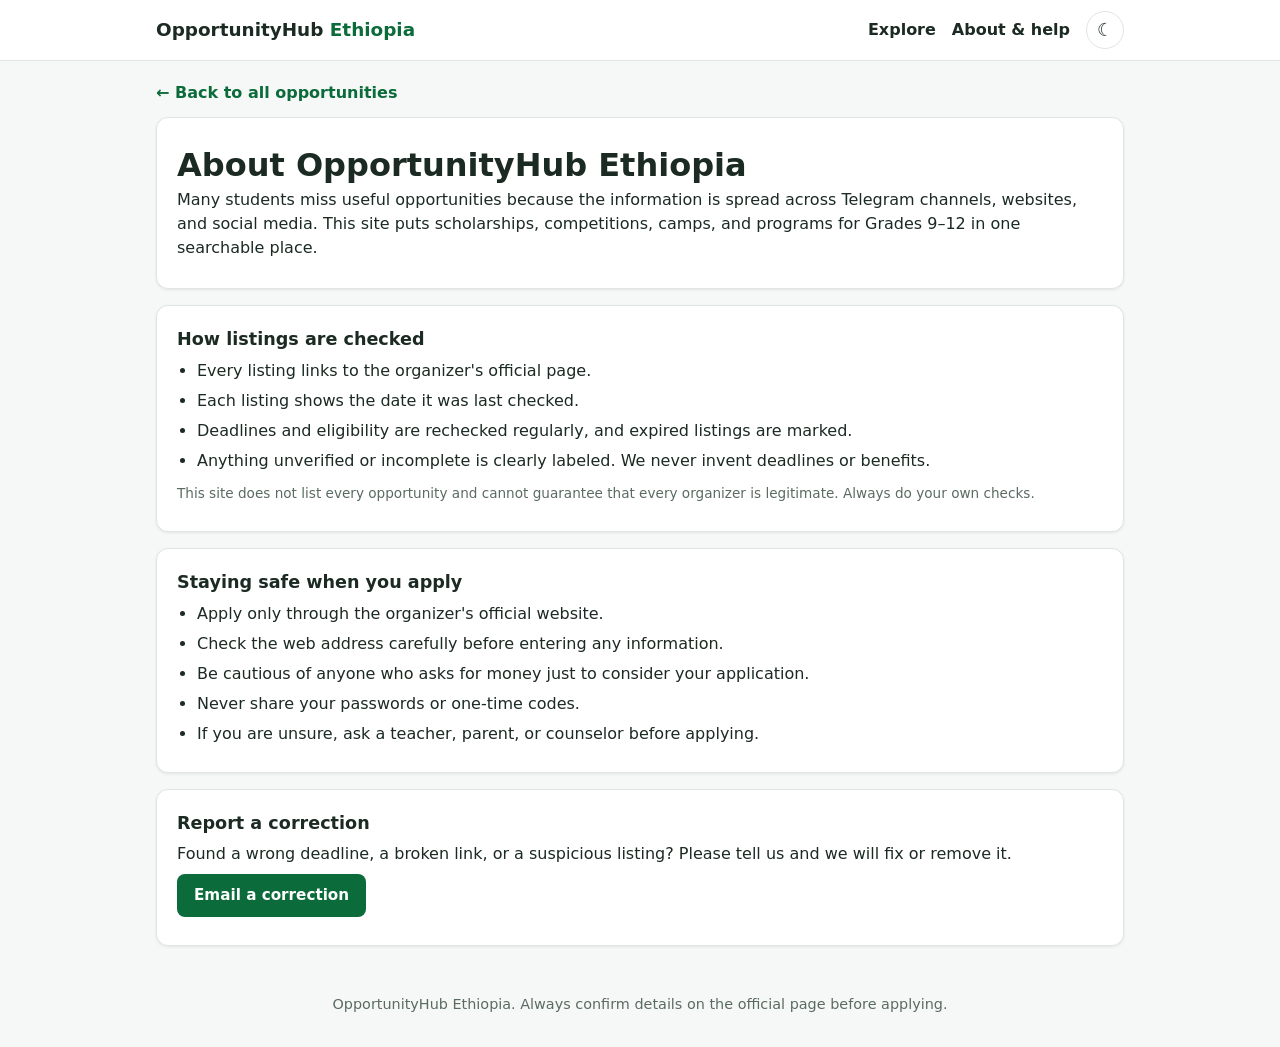
==== about.html @ 7c8b9f03 "Add about.html with site information and guidelines" ====
<!DOCTYPE html>
<html lang="en">
<head>
  <meta charset="UTF-8">
  <meta name="viewport" content="width=device-width, initial-scale=1">
  <title>About &amp; Help | OpportunityHub Ethiopia</title>
  <link rel="stylesheet" href="style.css">
  <script src="common.js"></script>
</head>
<body>
  <a class="skip" href="#main">Skip to content</a>

  <header class="site-header">
    <div class="container bar">
      <a class="brand" href="index.html">OpportunityHub <span>Ethiopia</span></a>
      <nav>
        <a href="index.html">Explore</a>
        <a href="about.html">About &amp; help</a>
        <button id="theme-toggle" class="icon-btn" type="button" aria-label="Switch to dark mode">☾</button>
      </nav>
    </div>
  </header>

  <main id="main" class="container">
    <a class="back" href="index.html">&larr; Back to all opportunities</a>

    <section class="panel">
      <h1>About OpportunityHub Ethiopia</h1>
      <p>Many students miss useful opportunities because the information is spread across Telegram channels, websites, and social media. This site puts scholarships, competitions, camps, and programs for Grades 9–12 in one searchable place.</p>
    </section>

    <section class="panel">
      <h2>How listings are checked</h2>
      <ul>
        <li>Every listing links to the organizer's official page.</li>
        <li>Each listing shows the date it was last checked.</li>
        <li>Deadlines and eligibility are rechecked regularly, and expired listings are marked.</li>
        <li>Anything unverified or incomplete is clearly labeled. We never invent deadlines or benefits.</li>
      </ul>
      <p class="small" style="margin-top:10px">This site does not list every opportunity and cannot guarantee that every organizer is legitimate. Always do your own checks.</p>
    </section>

    <section class="panel">
      <h2>Staying safe when you apply</h2>
      <ul>
        <li>Apply only through the organizer's official website.</li>
        <li>Check the web address carefully before entering any information.</li>
        <li>Be cautious of anyone who asks for money just to consider your application.</li>
        <li>Never share your passwords or one-time codes.</li>
        <li>If you are unsure, ask a teacher, parent, or counselor before applying.</li>
      </ul>
    </section>

    <section class="panel">
      <h2>Report a correction</h2>
      <p>Found a wrong deadline, a broken link, or a suspicious listing? Please tell us and we will fix or remove it.</p>
      <p><a class="btn btn-primary" href="mailto:tarikubekele000@gmail.com?subject=Correction%20for%20OpportunityHub">Email a correction</a></p>
    </section>
  </main>

  <footer class="site-footer">
    <p>OpportunityHub Ethiopia. Always confirm details on the official page before applying.</p>
  </footer>
</body>
</html>
---- style.css ----
:root {
  --bg: #f6f8f7;
  --surface: #ffffff;
  --text: #1b2a22;
  --muted: #5a6b62;
  --border: #dfe6e2;
  --brand: #0b6b3a;
  --brand-dark: #084d29;
  --brand-soft: #e3f3ea;
  --on-brand: #ffffff;
  --warn-bg: #fff4d6;
  --warn-text: #7a4f00;
  --danger-bg: #fde2e2;
  --danger-text: #a12020;
  --soon-bg: #fff0d9;
  --soon-text: #9a5200;
  --focus: #1a6fd6;
  --shadow: 0 1px 3px rgba(0, 0, 0, 0.08);
  --radius: 12px;
}

:root[data-theme="dark"] {
  --bg: #0f1713;
  --surface: #17221c;
  --text: #e8f0eb;
  --muted: #9db0a5;
  --border: #26362d;
  --brand: #3fbf7a;
  --brand-dark: #62d495;
  --brand-soft: #1d3a2b;
  --on-brand: #06210f;
  --warn-bg: #3a2f10;
  --warn-text: #f1cf7a;
  --danger-bg: #3d1c1c;
  --danger-text: #f3a3a3;
  --soon-bg: #3a2a12;
  --soon-text: #f0b86a;
  --focus: #7ab8ff;
  --shadow: 0 1px 3px rgba(0, 0, 0, 0.4);
}

*, *::before, *::after { box-sizing: border-box; }
html { scroll-behavior: smooth; }
body {
  margin: 0;
  font-family: system-ui, -apple-system, "Segoe UI", Roboto, Arial, sans-serif;
  background: var(--bg);
  color: var(--text);
  line-height: 1.5;
}
a { color: var(--brand); }
:focus-visible { outline: 3px solid var(--focus); outline-offset: 2px; }

.container { max-width: 1000px; margin: 0 auto; padding: 0 16px; }
.muted { color: var(--muted); }
.sr-only {
  position: absolute; width: 1px; height: 1px; overflow: hidden;
  clip: rect(0 0 0 0); white-space: nowrap;
}
.skip {
  position: absolute; left: 8px; top: -60px; z-index: 100;
  background: var(--brand); color: var(--on-brand);
  padding: 8px 12px; border-radius: 8px;
}
.skip:focus { top: 8px; }

/* Header */
.site-header {
  background: var(--surface);
  border-bottom: 1px solid var(--border);
  position: sticky; top: 0; z-index: 10;
}
.bar { display: flex; align-items: center; justify-content: space-between; min-height: 60px; gap: 12px; }
.brand { font-weight: 800; font-size: 1.15rem; text-decoration: none; color: var(--text); }
.brand span { color: var(--brand); }
.site-header nav { display: flex; align-items: center; gap: 16px; }
.site-header nav a { text-decoration: none; color: var(--text); font-weight: 600; }
.site-header nav a:hover { color: var(--brand); }
.icon-btn {
  border: 1px solid var(--border); background: var(--surface); color: var(--text);
  border-radius: 999px; width: 38px; height: 38px; font-size: 1.1rem; cursor: pointer;
}
.icon-btn:hover { border-color: var(--brand); }

/* Hero */
.hero {
  background: linear-gradient(135deg, #0b6b3a, #0f8a4c);
  color: #ffffff;
  padding: 40px 0 28px;
}
.hero h1 { margin: 0 0 8px; font-size: clamp(1.8rem, 5vw, 2.6rem); line-height: 1.15; }
.hero p { margin: 0 0 20px; font-size: 1.05rem; opacity: 0.95; }
.hero input[type="search"] {
  width: 100%; padding: 14px 16px; font-size: 1rem; border: 0;
  border-radius: var(--radius); box-shadow: 0 4px 14px rgba(0, 0, 0, 0.18);
  background: #ffffff; color: #1b2a22;
}
.stats { display: flex; gap: 28px; flex-wrap: wrap; margin-top: 20px; }
.stats div { display: flex; flex-direction: column; }
.stats strong { font-size: 1.5rem; }
.stats span { font-size: 0.85rem; opacity: 0.9; }

/* Filters */
.filters {
  background: var(--surface); border: 1px solid var(--border);
  border-radius: var(--radius); padding: 16px; margin: 20px 0 12px;
}
.chips { display: flex; gap: 8px; flex-wrap: wrap; }
.chip {
  border: 1px solid var(--border); background: var(--surface); color: var(--text);
  padding: 6px 14px; border-radius: 999px; font-size: 0.9rem; cursor: pointer; font-family: inherit;
}
.chip:hover { border-color: var(--brand); }
.chip.active { background: var(--brand); border-color: var(--brand); color: var(--on-brand); }
.filter-row { display: flex; gap: 12px; flex-wrap: wrap; align-items: flex-end; margin-top: 12px; }
.filter-row label { display: flex; flex-direction: column; font-size: 0.85rem; color: var(--muted); gap: 4px; }
.filter-row select, .tracker select {
  padding: 8px 10px; border: 1px solid var(--border); border-radius: 8px;
  background: var(--surface); color: var(--text); font-size: 0.95rem; font-family: inherit;
}
.filter-row .check { flex-direction: row; align-items: center; gap: 6px; color: var(--text); font-size: 0.95rem; }
.count { margin: 8px 2px 12px; color: var(--muted); font-size: 0.95rem; }

/* Buttons */
.btn {
  display: inline-block; padding: 9px 16px; border-radius: 8px; font-weight: 600;
  font-size: 0.95rem; text-decoration: none; cursor: pointer;
  border: 1px solid transparent; font-family: inherit;
}
.btn-primary { background: var(--brand); color: var(--on-brand); }
.btn-primary:hover { background: var(--brand-dark); }
.btn-ghost { background: transparent; color: var(--text); border-color: var(--border); }
.btn-ghost:hover { border-color: var(--brand); color: var(--brand); }
.btn-disabled { background: var(--border); color: var(--muted); cursor: not-allowed; }

/* Cards */
.grid { display: grid; grid-template-columns: repeat(auto-fill, minmax(280px, 1fr)); gap: 16px; }
.card {
  background: var(--surface); border: 1px solid var(--border);
  border-radius: var(--radius); padding: 16px; box-shadow: var(--shadow);
  display: flex; flex-direction: column; transition: transform 0.15s ease, border-color 0.15s ease;
}
.card:hover { transform: translateY(-2px); border-color: var(--brand); }
.card.is-expired { opacity: 0.7; }
.card-top { display: flex; justify-content: space-between; align-items: center; gap: 8px; margin-bottom: 10px; }
.card h3 { margin: 0 0 4px; font-size: 1.15rem; line-height: 1.3; }
.card h3 a { color: var(--text); text-decoration: none; }
.card h3 a:hover { color: var(--brand); text-decoration: underline; }
.org { margin: 0 0 8px; color: var(--muted); }
.meta { margin: 0 0 4px; font-size: 0.9rem; color: var(--muted); }
.card-actions { display: flex; gap: 8px; margin-top: auto; padding-top: 14px; flex-wrap: wrap; }

.tag {
  display: inline-block; background: var(--brand-soft); color: var(--brand);
  padding: 2px 10px; border-radius: 999px; font-size: 0.8rem; font-weight: 600;
}
.tag-plain { background: var(--border); color: var(--muted); }
.deadline {
  font-size: 0.8rem; font-weight: 700; padding: 3px 10px; border-radius: 999px;
  background: var(--brand-soft); color: var(--brand); white-space: nowrap;
}
.deadline.soon { background: var(--soon-bg); color: var(--soon-text); }
.deadline.expired { background: var(--danger-bg); color: var(--danger-text); }
.deadline.none { background: var(--border); color: var(--muted); }

.empty {
  grid-column: 1 / -1; text-align: center; padding: 32px 16px;
  background: var(--surface); border: 1px dashed var(--border); border-radius: var(--radius);
}
.empty h2 { margin-top: 0; }

.notice {
  background: var(--warn-bg); color: var(--warn-text);
  padding: 10px 12px; border-radius: 8px; font-size: 0.9rem; margin: 16px 0;
}
.notice.danger { background: var(--danger-bg); color: var(--danger-text); }

/* Detail + About pages */
.back { display: inline-block; margin: 20px 0 12px; font-weight: 600; text-decoration: none; }
.back:hover { text-decoration: underline; }
.panel {
  background: var(--surface); border: 1px solid var(--border);
  border-radius: var(--radius); padding: 20px; box-shadow: var(--shadow); margin-bottom: 16px;
}
.panel h1 { margin: 8px 0 4px; font-size: clamp(1.5rem, 4vw, 2rem); line-height: 1.2; }
.panel h2 { margin: 0 0 6px; font-size: 1.1rem; }
.panel p { margin: 0 0 8px; }
.panel ul { margin: 0; padding-left: 20px; }
.panel li { margin-bottom: 6px; }
.tags { display: flex; gap: 8px; flex-wrap: wrap; align-items: center; }
.facts { display: grid; grid-template-columns: repeat(auto-fit, minmax(160px, 1fr)); gap: 12px; margin: 16px 0; }
.fact { background: var(--bg); border: 1px solid var(--border); border-radius: 10px; padding: 10px 12px; }
.fact span { display: block; font-size: 0.75rem; color: var(--muted); text-transform: uppercase; letter-spacing: 0.04em; }
.fact strong { display: block; }
.block { margin: 16px 0; }
.actions { display: flex; gap: 8px; flex-wrap: wrap; margin-top: 16px; }
.tracker { display: flex; gap: 12px; align-items: center; flex-wrap: wrap; }
.small { font-size: 0.85rem; color: var(--muted); }

/* Footer */
.site-footer { text-align: center; padding: 28px 16px; font-size: 0.9rem; color: var(--muted); }
.site-footer p { margin: 4px 0; }

@media (max-width: 480px) {
  .site-header nav { gap: 10px; font-size: 0.9rem; }
  .brand { font-size: 1rem; }
  .hero { padding: 28px 0 20px; }
}

@media (prefers-reduced-motion: reduce) {
  * { transition: none !important; scroll-behavior: auto !important; }
}
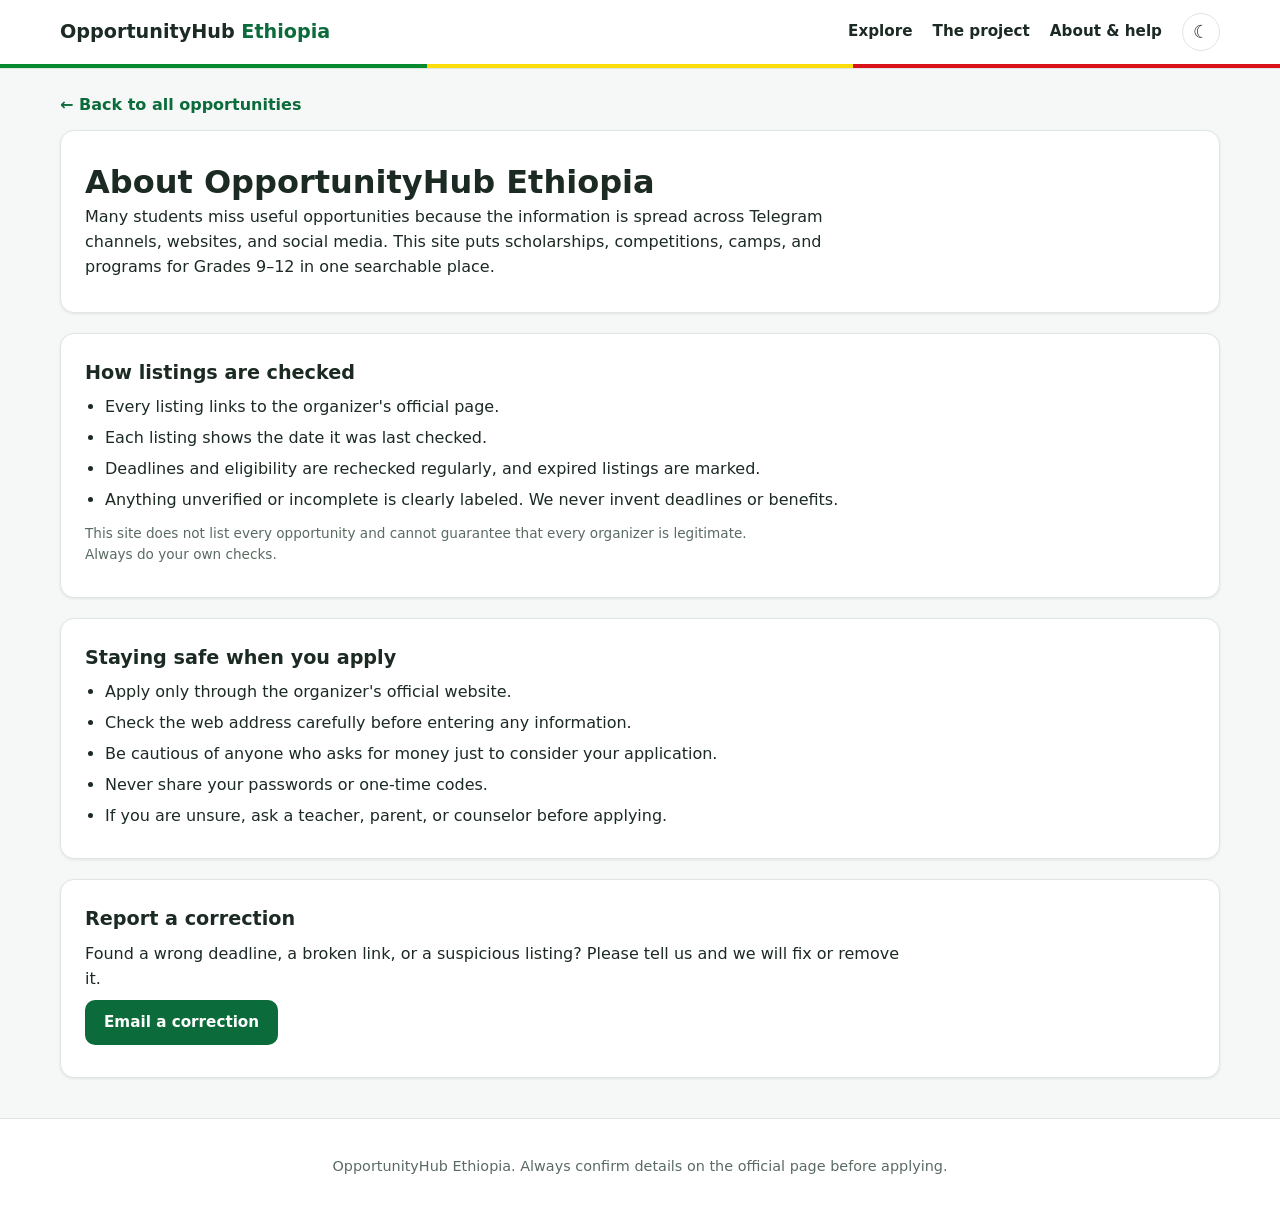
==== commit 83da413f: "Add 'The project' link to navigation menu" ====
--- a/about.html
+++ b/about.html
@@ -15,7 +15,8 @@
       <a class="brand" href="index.html">OpportunityHub <span>Ethiopia</span></a>
       <nav>
         <a href="index.html">Explore</a>
-        <a href="about.html">About &amp; help</a>
+        <a href="project.html">The project</a>
+        <a class="hide-sm" href="about.html">About &amp; help</a>
         <button id="theme-toggle" class="icon-btn" type="button" aria-label="Switch to dark mode">☾</button>
       </nav>
     </div>
--- a/style.css
+++ b/style.css
@@ -16,7 +16,8 @@
   --soon-text: #9a5200;
   --focus: #1a6fd6;
   --shadow: 0 1px 3px rgba(0, 0, 0, 0.08);
-  --radius: 12px;
+  --shadow-lg: 0 10px 30px rgba(0, 0, 0, 0.12);
+  --radius: 14px;
 }
 
 :root[data-theme="dark"] {
@@ -37,21 +38,22 @@
   --soon-text: #f0b86a;
   --focus: #7ab8ff;
   --shadow: 0 1px 3px rgba(0, 0, 0, 0.4);
+  --shadow-lg: 0 10px 30px rgba(0, 0, 0, 0.5);
 }
 
 *, *::before, *::after { box-sizing: border-box; }
-html { scroll-behavior: smooth; }
+html { scroll-behavior: smooth; scroll-padding-top: 80px; }
 body {
   margin: 0;
   font-family: system-ui, -apple-system, "Segoe UI", Roboto, Arial, sans-serif;
   background: var(--bg);
   color: var(--text);
-  line-height: 1.5;
+  line-height: 1.55;
 }
 a { color: var(--brand); }
 :focus-visible { outline: 3px solid var(--focus); outline-offset: 2px; }
 
-.container { max-width: 1000px; margin: 0 auto; padding: 0 16px; }
+.container { max-width: 1200px; margin: 0 auto; padding: 0 20px; }
 .muted { color: var(--muted); }
 .sr-only {
   position: absolute; width: 1px; height: 1px; overflow: hidden;
@@ -64,17 +66,21 @@
 }
 .skip:focus { top: 8px; }
 
-/* Header */
+/* ---------- Header ---------- */
 .site-header {
   background: var(--surface);
   border-bottom: 1px solid var(--border);
   position: sticky; top: 0; z-index: 10;
 }
-.bar { display: flex; align-items: center; justify-content: space-between; min-height: 60px; gap: 12px; }
-.brand { font-weight: 800; font-size: 1.15rem; text-decoration: none; color: var(--text); }
+.site-header::after {
+  content: ""; display: block; height: 4px;
+  background: linear-gradient(90deg, #078930 0 33.33%, #fcdd09 33.33% 66.66%, #da121a 66.66% 100%);
+}
+.bar { display: flex; align-items: center; justify-content: space-between; min-height: 64px; gap: 12px; }
+.brand { font-weight: 800; font-size: 1.2rem; text-decoration: none; color: var(--text); }
 .brand span { color: var(--brand); }
-.site-header nav { display: flex; align-items: center; gap: 16px; }
-.site-header nav a { text-decoration: none; color: var(--text); font-weight: 600; }
+.site-header nav { display: flex; align-items: center; gap: 20px; }
+.site-header nav a { text-decoration: none; color: var(--text); font-weight: 600; font-size: 0.95rem; }
 .site-header nav a:hover { color: var(--brand); }
 .icon-btn {
   border: 1px solid var(--border); background: var(--surface); color: var(--text);
@@ -82,48 +88,112 @@
 }
 .icon-btn:hover { border-color: var(--brand); }
 
-/* Hero */
+/* ---------- Hero ---------- */
 .hero {
-  background: linear-gradient(135deg, #0b6b3a, #0f8a4c);
+  background:
+    radial-gradient(circle at 85% 20%, rgba(255, 255, 255, 0.12), transparent 40%),
+    linear-gradient(135deg, #064d2a, #0b6b3a 55%, #12904f);
   color: #ffffff;
-  padding: 40px 0 28px;
-}
-.hero h1 { margin: 0 0 8px; font-size: clamp(1.8rem, 5vw, 2.6rem); line-height: 1.15; }
-.hero p { margin: 0 0 20px; font-size: 1.05rem; opacity: 0.95; }
+  padding: 64px 0 56px;
+}
+.hero-grid { display: grid; grid-template-columns: 1.15fr 0.85fr; gap: 48px; align-items: center; }
+.badge-pill {
+  display: inline-block; background: rgba(255, 255, 255, 0.15);
+  border: 1px solid rgba(255, 255, 255, 0.35);
+  padding: 4px 14px; border-radius: 999px; font-size: 0.85rem; font-weight: 600; margin-bottom: 16px;
+}
+.hero h1 { margin: 0 0 12px; font-size: clamp(2rem, 5vw, 3.2rem); line-height: 1.1; }
+.hero p.lead { margin: 0 0 24px; font-size: 1.15rem; opacity: 0.95; max-width: 52ch; }
 .hero input[type="search"] {
-  width: 100%; padding: 14px 16px; font-size: 1rem; border: 0;
-  border-radius: var(--radius); box-shadow: 0 4px 14px rgba(0, 0, 0, 0.18);
+  width: 100%; padding: 16px 18px; font-size: 1.05rem; border: 0;
+  border-radius: var(--radius); box-shadow: 0 6px 20px rgba(0, 0, 0, 0.25);
   background: #ffffff; color: #1b2a22;
 }
-.stats { display: flex; gap: 28px; flex-wrap: wrap; margin-top: 20px; }
-.stats div { display: flex; flex-direction: column; }
-.stats strong { font-size: 1.5rem; }
-.stats span { font-size: 0.85rem; opacity: 0.9; }
-
-/* Filters */
+.hero-actions { display: flex; gap: 10px; flex-wrap: wrap; margin-top: 16px; }
+.btn-light { background: #ffffff; color: #0b6b3a; }
+.btn-light:hover { background: #e8f5ee; }
+.btn-outline-light { background: transparent; color: #ffffff; border-color: rgba(255, 255, 255, 0.6); }
+.btn-outline-light:hover { background: rgba(255, 255, 255, 0.12); }
+.stats { display: flex; gap: 12px; flex-wrap: wrap; margin-top: 28px; }
+.stats div {
+  display: flex; flex-direction: column; min-width: 120px;
+  background: rgba(255, 255, 255, 0.12); border: 1px solid rgba(255, 255, 255, 0.2);
+  padding: 10px 16px; border-radius: 12px;
+}
+.stats strong { font-size: 1.6rem; line-height: 1.2; }
+.stats span { font-size: 0.8rem; opacity: 0.9; }
+
+.hero-visual { display: flex; flex-direction: column; gap: 14px; }
+.mini-card {
+  background: var(--surface); color: var(--text);
+  border-radius: 16px; padding: 16px 18px; box-shadow: 0 14px 34px rgba(0, 0, 0, 0.3);
+}
+.mini-card:nth-child(2) { margin-left: 28px; }
+.mini-card:nth-child(3) { margin-left: 56px; }
+.mini-card strong { display: block; margin: 8px 0 2px; font-size: 1.05rem; }
+.mini-card small { color: var(--muted); }
+.mini-top { display: flex; justify-content: space-between; align-items: center; gap: 8px; }
+
+/* ---------- Sections ---------- */
+.section { padding: 56px 0; }
+.section.alt { background: var(--surface); border-top: 1px solid var(--border); border-bottom: 1px solid var(--border); }
+.section-head { text-align: center; margin-bottom: 32px; }
+.section-head h2 { margin: 0 0 8px; font-size: clamp(1.5rem, 3.5vw, 2rem); }
+.section-head p { margin: 0 auto; max-width: 60ch; color: var(--muted); }
+.eyebrow { text-transform: uppercase; letter-spacing: 0.08em; font-size: 0.78rem; font-weight: 700; color: var(--brand); margin-bottom: 6px; }
+
+.steps { display: grid; grid-template-columns: repeat(auto-fit, minmax(260px, 1fr)); gap: 20px; }
+.step { background: var(--bg); border: 1px solid var(--border); border-radius: var(--radius); padding: 24px; }
+.step-num {
+  width: 40px; height: 40px; border-radius: 50%; background: var(--brand); color: var(--on-brand);
+  display: flex; align-items: center; justify-content: center; font-weight: 800; margin-bottom: 12px;
+}
+.step h3 { margin: 0 0 6px; }
+.step p { margin: 0; color: var(--muted); }
+
+.features { display: grid; grid-template-columns: repeat(auto-fit, minmax(280px, 1fr)); gap: 20px; }
+.feature {
+  background: var(--surface); border: 1px solid var(--border);
+  border-radius: var(--radius); padding: 22px; box-shadow: var(--shadow);
+}
+.feature .ico {
+  width: 44px; height: 44px; border-radius: 12px; background: var(--brand-soft);
+  display: flex; align-items: center; justify-content: center; font-size: 1.3rem; margin-bottom: 12px;
+}
+.feature h3 { margin: 0 0 6px; font-size: 1.05rem; }
+.feature p { margin: 0; color: var(--muted); font-size: 0.95rem; }
+
+.cta {
+  background: linear-gradient(135deg, #064d2a, #0b6b3a 60%, #12904f);
+  color: #ffffff; border-radius: 18px; padding: 40px 24px; text-align: center;
+}
+.cta h2 { margin: 0 0 8px; font-size: clamp(1.4rem, 3.5vw, 1.9rem); }
+.cta p { margin: 0 auto 20px; max-width: 56ch; opacity: 0.95; }
+
+/* ---------- Filters ---------- */
 .filters {
   background: var(--surface); border: 1px solid var(--border);
-  border-radius: var(--radius); padding: 16px; margin: 20px 0 12px;
+  border-radius: var(--radius); padding: 20px; margin-bottom: 14px; box-shadow: var(--shadow);
 }
 .chips { display: flex; gap: 8px; flex-wrap: wrap; }
 .chip {
   border: 1px solid var(--border); background: var(--surface); color: var(--text);
-  padding: 6px 14px; border-radius: 999px; font-size: 0.9rem; cursor: pointer; font-family: inherit;
+  padding: 7px 16px; border-radius: 999px; font-size: 0.9rem; cursor: pointer; font-family: inherit;
 }
 .chip:hover { border-color: var(--brand); }
 .chip.active { background: var(--brand); border-color: var(--brand); color: var(--on-brand); }
-.filter-row { display: flex; gap: 12px; flex-wrap: wrap; align-items: flex-end; margin-top: 12px; }
+.filter-row { display: flex; gap: 14px; flex-wrap: wrap; align-items: flex-end; margin-top: 14px; }
 .filter-row label { display: flex; flex-direction: column; font-size: 0.85rem; color: var(--muted); gap: 4px; }
 .filter-row select, .tracker select {
-  padding: 8px 10px; border: 1px solid var(--border); border-radius: 8px;
+  padding: 9px 12px; border: 1px solid var(--border); border-radius: 8px;
   background: var(--surface); color: var(--text); font-size: 0.95rem; font-family: inherit;
 }
 .filter-row .check { flex-direction: row; align-items: center; gap: 6px; color: var(--text); font-size: 0.95rem; }
-.count { margin: 8px 2px 12px; color: var(--muted); font-size: 0.95rem; }
-
-/* Buttons */
+.count { margin: 8px 2px 14px; color: var(--muted); font-size: 0.95rem; }
+
+/* ---------- Buttons ---------- */
 .btn {
-  display: inline-block; padding: 9px 16px; border-radius: 8px; font-weight: 600;
+  display: inline-block; padding: 10px 18px; border-radius: 10px; font-weight: 600;
   font-size: 0.95rem; text-decoration: none; cursor: pointer;
   border: 1px solid transparent; font-family: inherit;
 }
@@ -133,26 +203,26 @@
 .btn-ghost:hover { border-color: var(--brand); color: var(--brand); }
 .btn-disabled { background: var(--border); color: var(--muted); cursor: not-allowed; }
 
-/* Cards */
-.grid { display: grid; grid-template-columns: repeat(auto-fill, minmax(280px, 1fr)); gap: 16px; }
+/* ---------- Cards ---------- */
+.grid { display: grid; grid-template-columns: repeat(auto-fill, minmax(300px, 1fr)); gap: 20px; }
 .card {
   background: var(--surface); border: 1px solid var(--border);
-  border-radius: var(--radius); padding: 16px; box-shadow: var(--shadow);
-  display: flex; flex-direction: column; transition: transform 0.15s ease, border-color 0.15s ease;
-}
-.card:hover { transform: translateY(-2px); border-color: var(--brand); }
+  border-radius: var(--radius); padding: 20px; box-shadow: var(--shadow);
+  display: flex; flex-direction: column; transition: transform 0.15s ease, box-shadow 0.15s ease, border-color 0.15s ease;
+}
+.card:hover { transform: translateY(-3px); border-color: var(--brand); box-shadow: var(--shadow-lg); }
 .card.is-expired { opacity: 0.7; }
-.card-top { display: flex; justify-content: space-between; align-items: center; gap: 8px; margin-bottom: 10px; }
+.card-top { display: flex; justify-content: space-between; align-items: center; gap: 8px; margin-bottom: 12px; }
 .card h3 { margin: 0 0 4px; font-size: 1.15rem; line-height: 1.3; }
 .card h3 a { color: var(--text); text-decoration: none; }
 .card h3 a:hover { color: var(--brand); text-decoration: underline; }
 .org { margin: 0 0 8px; color: var(--muted); }
 .meta { margin: 0 0 4px; font-size: 0.9rem; color: var(--muted); }
-.card-actions { display: flex; gap: 8px; margin-top: auto; padding-top: 14px; flex-wrap: wrap; }
+.card-actions { display: flex; gap: 8px; margin-top: auto; padding-top: 16px; flex-wrap: wrap; }
 
 .tag {
   display: inline-block; background: var(--brand-soft); color: var(--brand);
-  padding: 2px 10px; border-radius: 999px; font-size: 0.8rem; font-weight: 600;
+  padding: 3px 11px; border-radius: 999px; font-size: 0.8rem; font-weight: 600;
 }
 .tag-plain { background: var(--border); color: var(--muted); }
 .deadline {
@@ -164,49 +234,102 @@
 .deadline.none { background: var(--border); color: var(--muted); }
 
 .empty {
-  grid-column: 1 / -1; text-align: center; padding: 32px 16px;
+  grid-column: 1 / -1; text-align: center; padding: 40px 16px;
   background: var(--surface); border: 1px dashed var(--border); border-radius: var(--radius);
 }
 .empty h2 { margin-top: 0; }
 
 .notice {
   background: var(--warn-bg); color: var(--warn-text);
-  padding: 10px 12px; border-radius: 8px; font-size: 0.9rem; margin: 16px 0;
+  padding: 10px 14px; border-radius: 10px; font-size: 0.9rem; margin: 16px 0;
 }
 .notice.danger { background: var(--danger-bg); color: var(--danger-text); }
 
-/* Detail + About pages */
-.back { display: inline-block; margin: 20px 0 12px; font-weight: 600; text-decoration: none; }
+/* ---------- Inner pages (detail, about, project) ---------- */
+.page-head {
+  background: linear-gradient(135deg, #064d2a, #0b6b3a 60%, #12904f);
+  color: #ffffff; padding: 40px 0;
+}
+.page-head h1 { margin: 0 0 8px; font-size: clamp(1.8rem, 4.5vw, 2.6rem); line-height: 1.15; }
+.page-head p { margin: 0; opacity: 0.95; max-width: 60ch; }
+
+.back { display: inline-block; margin: 24px 0 12px; font-weight: 600; text-decoration: none; }
 .back:hover { text-decoration: underline; }
 .panel {
   background: var(--surface); border: 1px solid var(--border);
-  border-radius: var(--radius); padding: 20px; box-shadow: var(--shadow); margin-bottom: 16px;
+  border-radius: var(--radius); padding: 24px; box-shadow: var(--shadow); margin-bottom: 20px;
 }
 .panel h1 { margin: 8px 0 4px; font-size: clamp(1.5rem, 4vw, 2rem); line-height: 1.2; }
-.panel h2 { margin: 0 0 6px; font-size: 1.1rem; }
+.panel h2 { margin: 0 0 8px; font-size: 1.2rem; }
 .panel p { margin: 0 0 8px; }
+.panel p, .panel li { max-width: 80ch; }
 .panel ul { margin: 0; padding-left: 20px; }
 .panel li { margin-bottom: 6px; }
+#detail { max-width: 900px; }
 .tags { display: flex; gap: 8px; flex-wrap: wrap; align-items: center; }
-.facts { display: grid; grid-template-columns: repeat(auto-fit, minmax(160px, 1fr)); gap: 12px; margin: 16px 0; }
-.fact { background: var(--bg); border: 1px solid var(--border); border-radius: 10px; padding: 10px 12px; }
+.facts { display: grid; grid-template-columns: repeat(auto-fit, minmax(180px, 1fr)); gap: 12px; margin: 16px 0; }
+.fact { background: var(--bg); border: 1px solid var(--border); border-radius: 10px; padding: 12px 14px; }
 .fact span { display: block; font-size: 0.75rem; color: var(--muted); text-transform: uppercase; letter-spacing: 0.04em; }
 .fact strong { display: block; }
-.block { margin: 16px 0; }
-.actions { display: flex; gap: 8px; flex-wrap: wrap; margin-top: 16px; }
+.block { margin: 18px 0; }
+.actions { display: flex; gap: 8px; flex-wrap: wrap; margin-top: 18px; }
 .tracker { display: flex; gap: 12px; align-items: center; flex-wrap: wrap; }
 .small { font-size: 0.85rem; color: var(--muted); }
-
-/* Footer */
-.site-footer { text-align: center; padding: 28px 16px; font-size: 0.9rem; color: var(--muted); }
+.two-col { display: grid; grid-template-columns: repeat(auto-fit, minmax(300px, 1fr)); gap: 20px; }
+.two-col .panel { margin-bottom: 0; }
+
+/* Project page: table, status, flow */
+.table-wrap { overflow-x: auto; }
+.table { width: 100%; border-collapse: collapse; font-size: 0.95rem; }
+.table th, .table td { text-align: left; padding: 10px 12px; border-bottom: 1px solid var(--border); vertical-align: top; }
+.table th { color: var(--muted); font-size: 0.8rem; text-transform: uppercase; letter-spacing: 0.04em; }
+.status { display: inline-block; font-size: 0.75rem; font-weight: 700; padding: 2px 10px; border-radius: 999px; margin-right: 8px; }
+.status.done { background: var(--brand-soft); color: var(--brand); }
+.status.doing { background: var(--soon-bg); color: var(--soon-text); }
+.status.todo { background: var(--border); color: var(--muted); }
+.roadmap { list-style: none; padding: 0 !important; }
+.roadmap li { padding: 8px 0; border-bottom: 1px solid var(--border); margin: 0; }
+.roadmap li:last-child { border-bottom: 0; }
+.flow-label { font-size: 0.8rem; font-weight: 700; text-transform: uppercase; letter-spacing: 0.06em; color: var(--muted); margin: 14px 0 8px; }
+.flow { display: flex; align-items: center; gap: 10px; flex-wrap: wrap; }
+.flow-box {
+  background: var(--brand-soft); color: var(--brand); border: 1px solid var(--brand);
+  border-radius: 10px; padding: 10px 14px; font-weight: 600; font-size: 0.9rem; text-align: center;
+}
+.flow-box.planned { background: transparent; border-style: dashed; color: var(--muted); border-color: var(--muted); }
+.flow-arrow { color: var(--muted); font-weight: 700; }
+
+/* ---------- Footer ---------- */
+.site-footer {
+  text-align: center; padding: 32px 16px; font-size: 0.9rem; color: var(--muted);
+  border-top: 1px solid var(--border); background: var(--surface); margin-top: 40px;
+}
 .site-footer p { margin: 4px 0; }
-
-@media (max-width: 480px) {
-  .site-header nav { gap: 10px; font-size: 0.9rem; }
+.footer-grid {
+  display: grid; grid-template-columns: 2fr 1fr 1fr; gap: 32px;
+  text-align: left; max-width: 1200px; margin: 0 auto 20px; padding: 0 4px;
+}
+.footer-grid h4 { margin: 0 0 10px; color: var(--text); }
+.footer-grid ul { list-style: none; margin: 0; padding: 0; }
+.footer-grid li { margin-bottom: 6px; }
+.footer-grid a { text-decoration: none; }
+.footer-grid a:hover { text-decoration: underline; }
+.footer-bottom { border-top: 1px solid var(--border); padding-top: 16px; }
+
+/* ---------- Responsive ---------- */
+@media (max-width: 860px) {
+  .hero { padding: 40px 0 36px; }
+  .hero-grid { grid-template-columns: 1fr; }
+  .hero-visual { display: none; }
+  .footer-grid { grid-template-columns: 1fr; }
+}
+@media (max-width: 640px) {
+  .site-header nav { gap: 12px; }
+  .site-header nav a.hide-sm { display: none; }
   .brand { font-size: 1rem; }
-  .hero { padding: 28px 0 20px; }
-}
-
+  .section { padding: 40px 0; }
+  .grid { grid-template-columns: 1fr; }
+}
 @media (prefers-reduced-motion: reduce) {
   * { transition: none !important; scroll-behavior: auto !important; }
 }
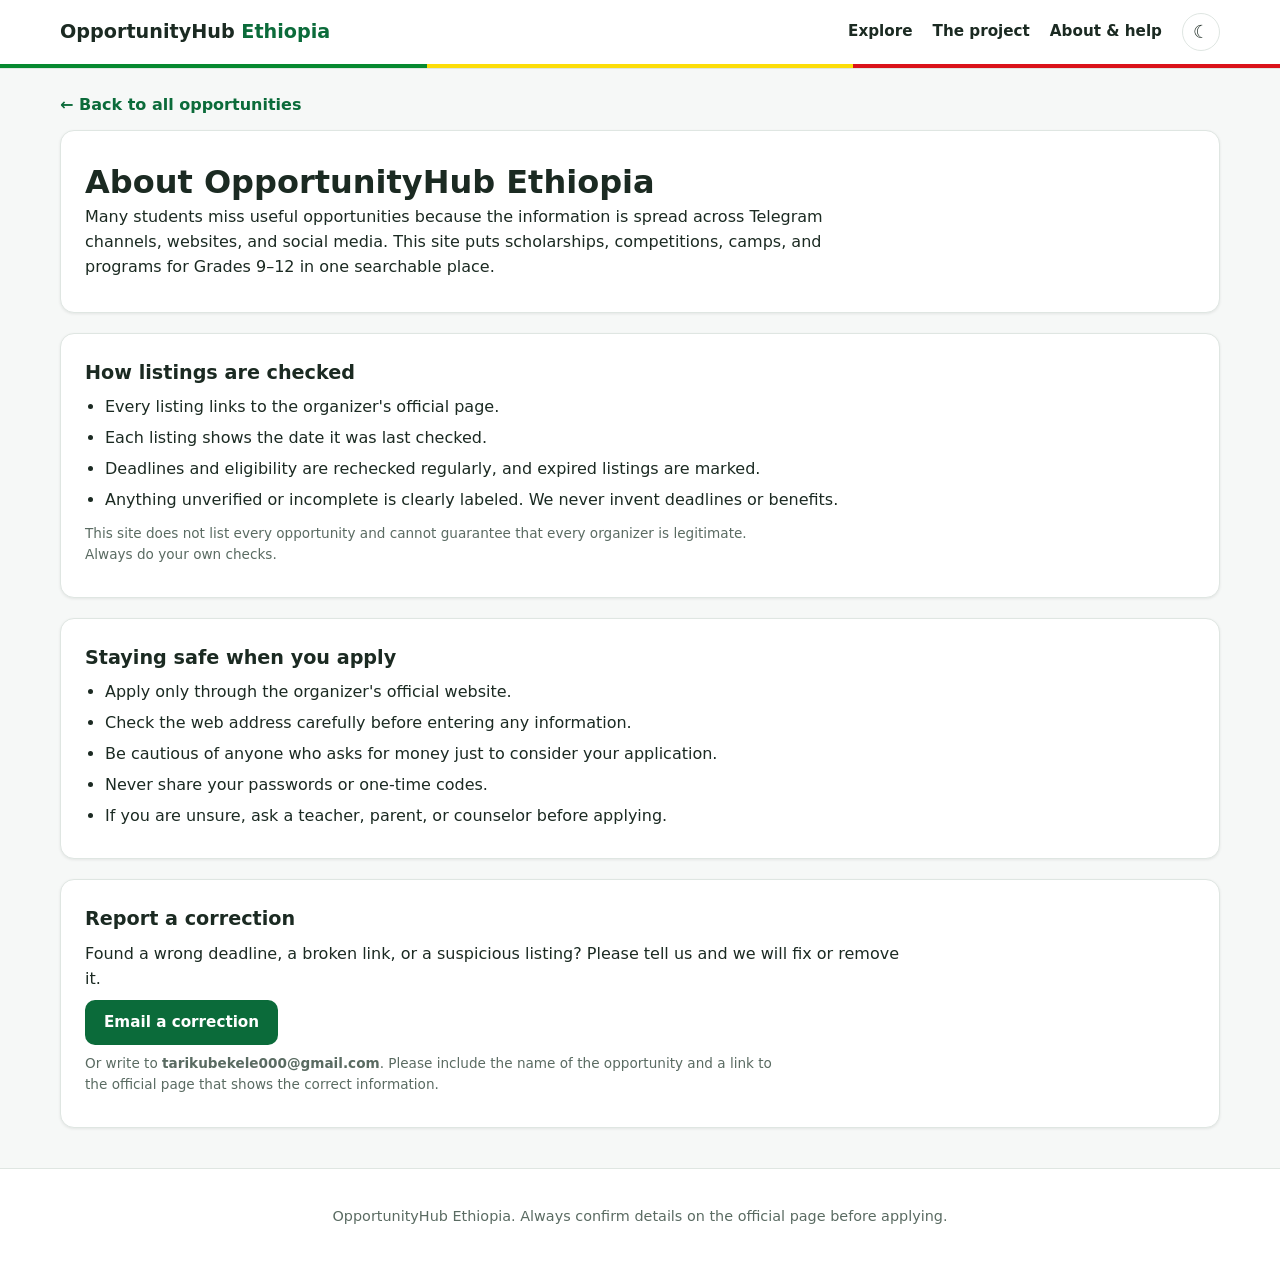
==== commit a500704c: "Add files via upload" ====
--- a/about.html
+++ b/about.html
@@ -14,7 +14,7 @@
     <div class="container bar">
       <a class="brand" href="index.html">OpportunityHub <span>Ethiopia</span></a>
       <nav>
-        <a href="index.html">Explore</a>
+        <a href="index.html#explore">Explore</a>
         <a href="project.html">The project</a>
         <a class="hide-sm" href="about.html">About &amp; help</a>
         <button id="theme-toggle" class="icon-btn" type="button" aria-label="Switch to dark mode">☾</button>
@@ -23,7 +23,7 @@
   </header>
 
   <main id="main" class="container">
-    <a class="back" href="index.html">&larr; Back to all opportunities</a>
+    <a class="back" href="index.html#explore">&larr; Back to all opportunities</a>
 
     <section class="panel">
       <h1>About OpportunityHub Ethiopia</h1>
@@ -56,6 +56,7 @@
       <h2>Report a correction</h2>
       <p>Found a wrong deadline, a broken link, or a suspicious listing? Please tell us and we will fix or remove it.</p>
       <p><a class="btn btn-primary" href="mailto:tarikubekele000@gmail.com?subject=Correction%20for%20OpportunityHub">Email a correction</a></p>
+      <p class="small">Or write to <strong>tarikubekele000@gmail.com</strong>. Please include the name of the opportunity and a link to the official page that shows the correct information.</p>
     </section>
   </main>
 
